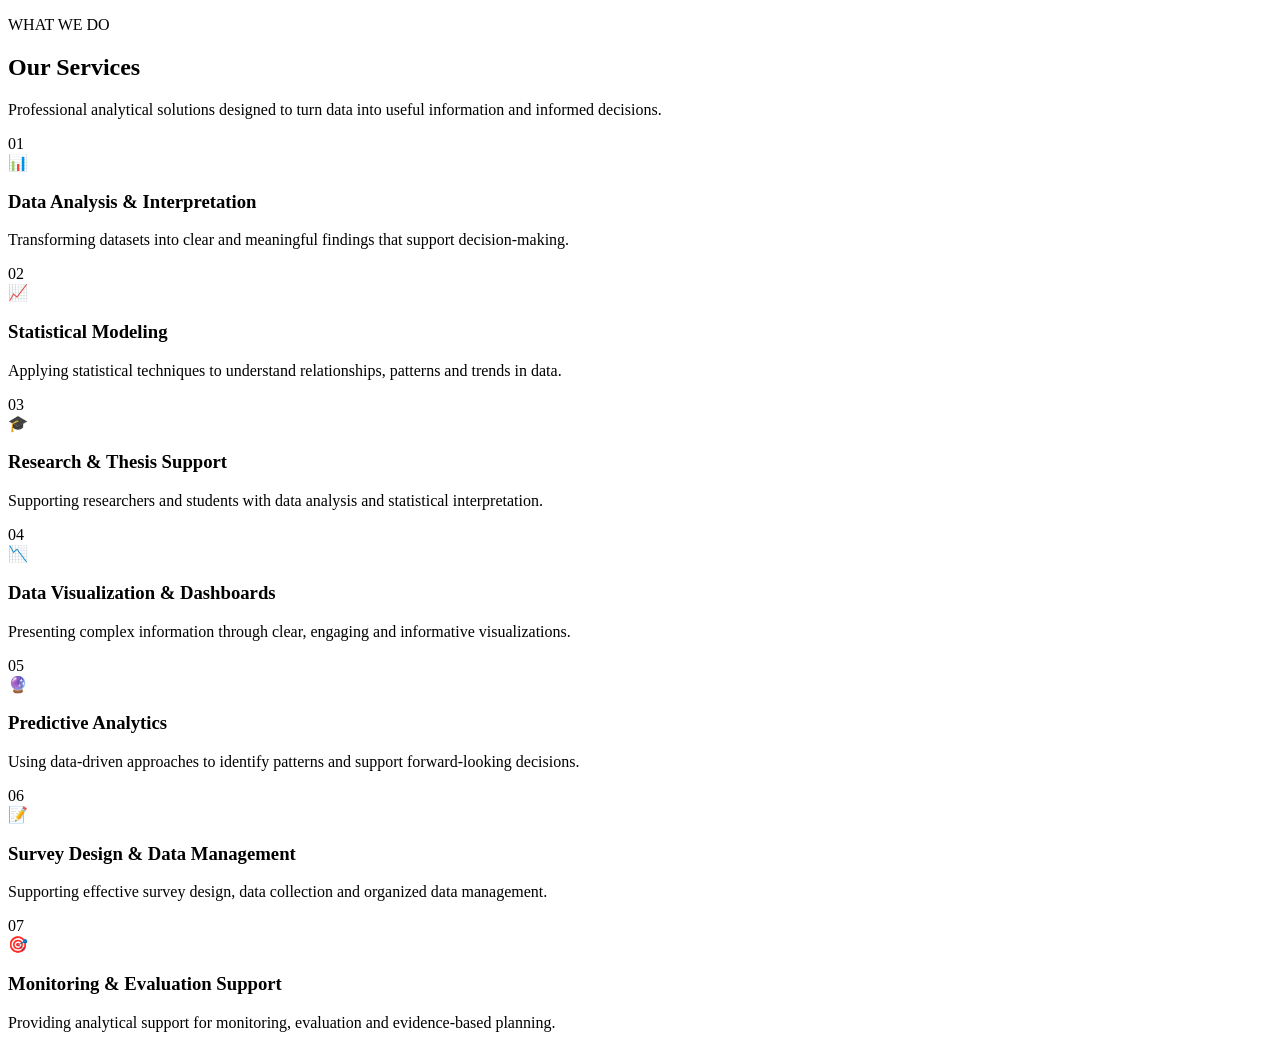
==== services.html @ 2a05aa97 "initial  commit" ====
<!DOCTYPE html>
<html lang="en">
<head>
    <meta charset="UTF-8">
    <meta name="viewport" content="width=device-width, initial-scale=1.0">
    <title>Our Services</title>
</head>
<body>
     <section id="services" class="section services-section">

        <div class="container">

            <div class="section-heading center">

                <p class="section-label">WHAT WE DO</p>

                <h2>Our <span>Services</span></h2>

                <p>
                    Professional analytical solutions designed to turn
                    data into useful information and informed decisions.
                </p>

            </div>


            <div class="services-grid">


                <div class="service-card">

                    <div class="service-number">01</div>

                    <div class="service-icon">📊</div>

                    <h3>Data Analysis & Interpretation</h3>

                    <p>
                        Transforming datasets into clear and meaningful
                        findings that support decision-making.
                    </p>

                </div>


                <div class="service-card">

                    <div class="service-number">02</div>

                    <div class="service-icon">📈</div>

                    <h3>Statistical Modeling</h3>

                    <p>
                        Applying statistical techniques to understand
                        relationships, patterns and trends in data.
                    </p>

                </div>


                <div class="service-card">

                    <div class="service-number">03</div>

                    <div class="service-icon">🎓</div>

                    <h3>Research & Thesis Support</h3>

                    <p>
                        Supporting researchers and students with data
                        analysis and statistical interpretation.
                    </p>

                </div>


                <div class="service-card">

                    <div class="service-number">04</div>

                    <div class="service-icon">📉</div>

                    <h3>Data Visualization & Dashboards</h3>

                    <p>
                        Presenting complex information through clear,
                        engaging and informative visualizations.
                    </p>

                </div>


                <div class="service-card">

                    <div class="service-number">05</div>

                    <div class="service-icon">🔮</div>

                    <h3>Predictive Analytics</h3>

                    <p>
                        Using data-driven approaches to identify patterns
                        and support forward-looking decisions.
                    </p>

                </div>


                <div class="service-card">

                    <div class="service-number">06</div>

                    <div class="service-icon">📝</div>

                    <h3>Survey Design & Data Management</h3>

                    <p>
                        Supporting effective survey design, data collection
                        and organized data management.
                    </p>

                </div>


                <div class="service-card">

                    <div class="service-number">07</div>

                    <div class="service-icon">🎯</div>

                    <h3>Monitoring & Evaluation Support</h3>

                    <p>
                        Providing analytical support for monitoring,
                        evaluation and evidence-based planning.
                    </p>

                </div>


            </div>

        </div>

    </section>

</body>
</html>
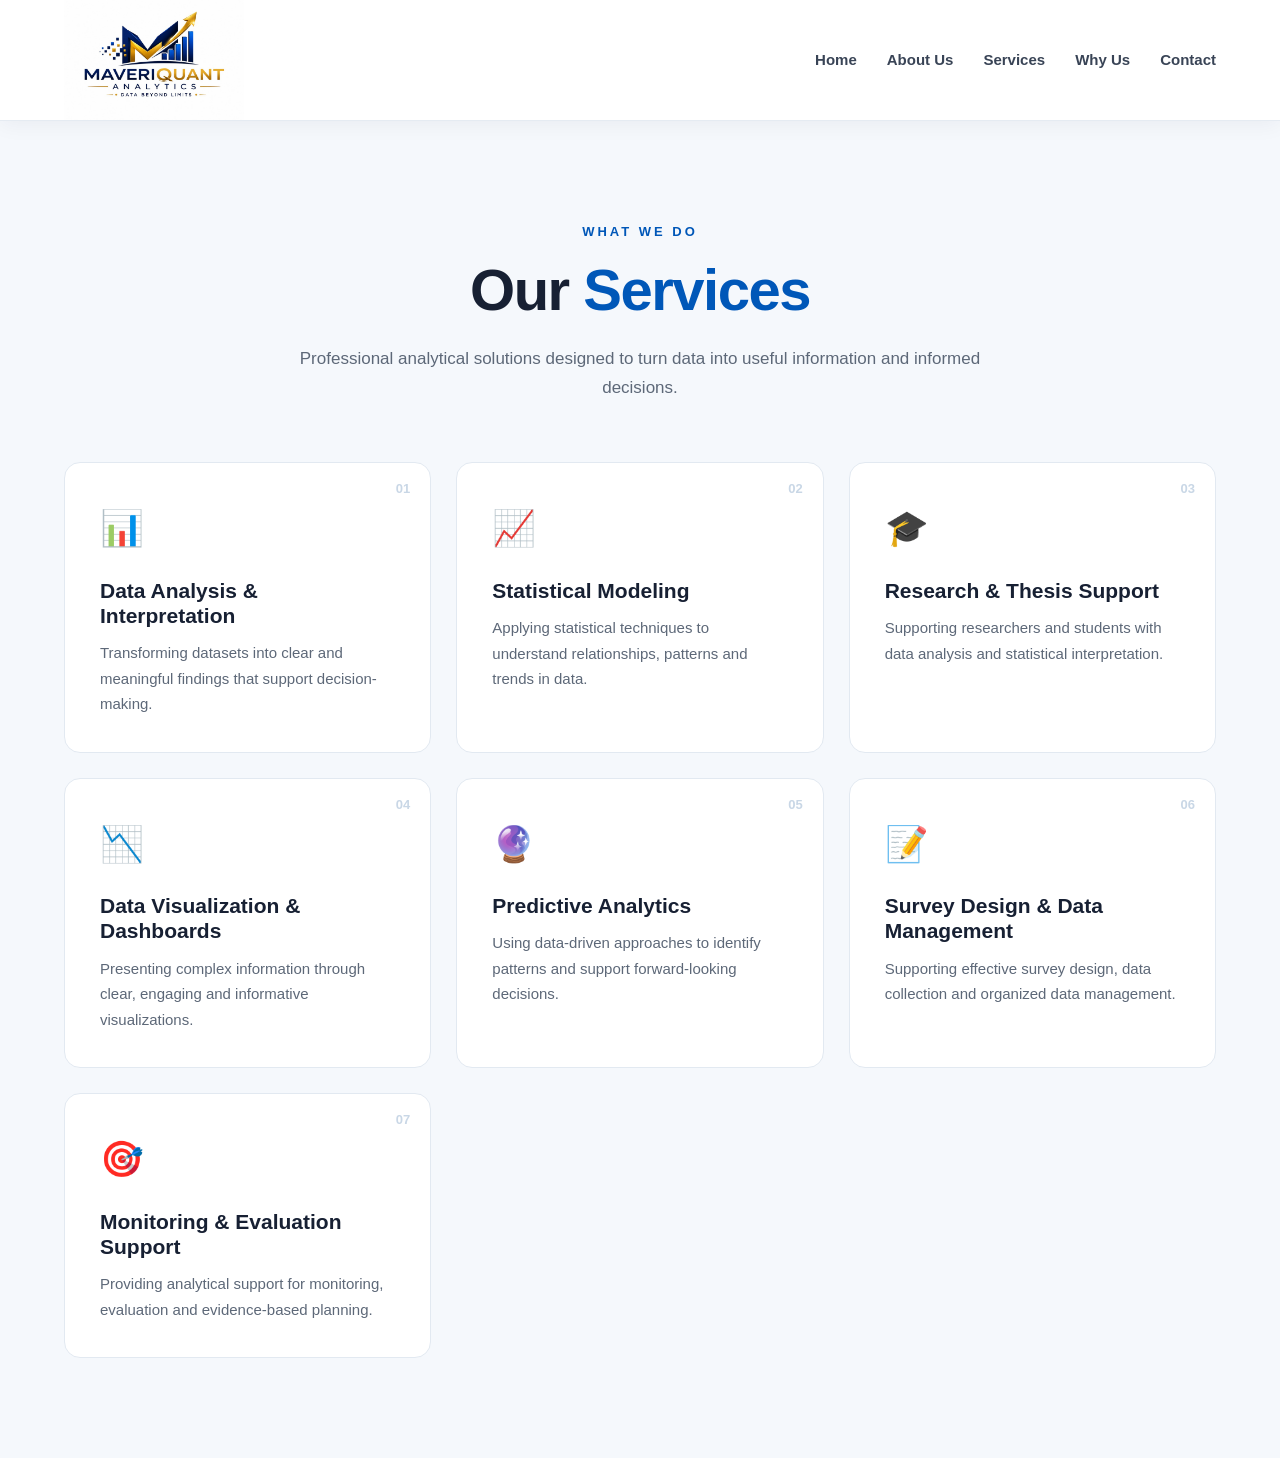
==== commit 21e31ff6: "my second push" ====
--- a/services.html
+++ b/services.html
@@ -4,8 +4,12 @@
     <meta charset="UTF-8">
     <meta name="viewport" content="width=device-width, initial-scale=1.0">
     <title>Our Services</title>
+        <link rel="stylesheet" href="style.css">
+
 </head>
 <body>
+        <div id="header-placeholder"></div>
+
      <section id="services" class="section services-section">
 
         <div class="container">
@@ -144,6 +148,7 @@
         </div>
 
     </section>
+    <script src="script.js"></script>
 
 </body>
 </html>
--- a/style.css
+++ b/style.css
@@ -0,0 +1,890 @@
+/* =====================================================
+   MAVERIQUANT ANALYTICS
+   Professional Corporate Website Theme
+   ===================================================== */
+
+/* ---------- RESET ---------- */
+
+* {
+    margin: 0;
+    padding: 0;
+    box-sizing: border-box;
+}
+
+html {
+    scroll-behavior: smooth;
+}
+
+body {
+    font-family: "Segoe UI", Arial, sans-serif;
+    line-height: 1.7;
+    color: #172033;
+    background: #ffffff;
+}
+
+img {
+    max-width: 100%;
+    display: block;
+}
+
+a {
+    text-decoration: none;
+}
+.logo {
+            display: flex;
+            align-items: center;
+            text-decoration: none;
+        }
+
+        .logo img {
+            width: 180px;
+            height: auto;
+            display: block;
+        }
+
+        @media (max-width: 768px) {
+            .logo img {
+                width: 145px;
+            }
+        }
+
+.container {
+    width: 90%;
+    max-width: 1200px;
+    margin: auto;
+}
+
+.section {
+    padding: 100px 0;
+}
+
+
+/* =====================================================
+   TYPOGRAPHY
+   ===================================================== */
+
+h1,
+h2,
+h3 {
+    line-height: 1.2;
+}
+
+h2 {
+    font-size: clamp(36px, 5vw, 58px);
+    margin-bottom: 20px;
+    letter-spacing: -1.5px;
+}
+
+h2 span {
+    color: #0057b8;
+}
+
+p {
+    font-size: 17px;
+    color: #5d6878;
+}
+
+.section-heading {
+    max-width: 750px;
+    margin-bottom: 60px;
+}
+
+.section-heading.center {
+    text-align: center;
+    margin-left: auto;
+    margin-right: auto;
+}
+
+.section-label {
+    font-size: 13px;
+    font-weight: 800;
+    letter-spacing: 3px;
+    text-transform: uppercase;
+    color: #0057b8;
+    margin-bottom: 12px;
+}
+
+
+/* =====================================================
+   HEADER / NAVIGATION
+   ===================================================== */
+
+.header {
+    position: sticky;
+    top: 0;
+    z-index: 1000;
+    background: rgba(255, 255, 255, 0.97);
+    border-bottom: 1px solid #e5ebf2;
+    backdrop-filter: blur(10px);
+}
+
+.nav-container {
+    min-height: 82px;
+    display: flex;
+    align-items: center;
+    justify-content: space-between;
+    gap: 30px;
+}
+
+.logo {
+    display: flex;
+    align-items: center;
+    text-decoration: none;
+}
+
+.logo img {
+    width: 180px;
+    height: auto;
+    display: block;
+    object-fit: contain;
+    transition: transform 0.3s ease;
+}
+
+.logo:hover img {
+    transform: scale(1.02);
+}
+
+nav {
+    display: flex;
+    align-items: center;
+    gap: 30px;
+}
+
+nav a {
+    position: relative;
+    color: #394456;
+    font-size: 15px;
+    font-weight: 600;
+    transition: 0.3s ease;
+}
+
+nav a::after {
+    content: "";
+    position: absolute;
+    left: 0;
+    bottom: -7px;
+    width: 0;
+    height: 2px;
+    background: #0057b8;
+    transition: 0.3s ease;
+}
+
+nav a:hover {
+    color: #0057b8;
+}
+
+nav a:hover::after {
+    width: 100%;
+}
+
+
+/* =====================================================
+   HERO
+   ===================================================== */
+
+.hero {
+    min-height: 720px;
+    display: flex;
+    align-items: center;
+
+    background:
+        radial-gradient(circle at 85% 20%, #dceeff 0%, transparent 25%),
+        linear-gradient(135deg, #f4f9ff 0%, #ffffff 55%, #eaf4ff 100%);
+
+    position: relative;
+    overflow: hidden;
+}
+
+.hero::before {
+    content: "";
+    position: absolute;
+    width: 350px;
+    height: 350px;
+    border-radius: 50%;
+    border: 1px solid rgba(0, 87, 184, 0.08);
+    right: -100px;
+    bottom: -120px;
+}
+
+.hero-content {
+    display: grid;
+    grid-template-columns: 1.3fr 0.7fr;
+    align-items: center;
+    gap: 80px;
+}
+
+.small-title {
+    font-size: 14px;
+    font-weight: 800;
+    letter-spacing: 4px;
+    color: #0057b8;
+    margin-bottom: 20px;
+}
+
+.hero h2 {
+    font-size: clamp(48px, 7vw, 82px);
+    letter-spacing: -4px;
+    color: #061a33;
+}
+
+.hero h2 span {
+    color: #0057b8;
+}
+
+.hero-text > p:not(.small-title) {
+    max-width: 650px;
+    font-size: 20px;
+    margin: 25px 0 35px;
+}
+
+
+/* =====================================================
+   BUTTONS
+   ===================================================== */
+
+.hero-buttons {
+    display: flex;
+    gap: 15px;
+    flex-wrap: wrap;
+}
+
+.btn {
+    display: inline-block;
+    padding: 15px 27px;
+    border-radius: 8px;
+    font-weight: 700;
+    transition: 0.3s ease;
+}
+
+.primary-btn {
+    background: #0057b8;
+    color: #ffffff;
+    box-shadow: 0 10px 25px rgba(0, 87, 184, 0.2);
+}
+
+.primary-btn:hover {
+    transform: translateY(-3px);
+    background: #00438e;
+    box-shadow: 0 15px 30px rgba(0, 87, 184, 0.3);
+}
+
+.secondary-btn {
+    border: 2px solid #0057b8;
+    color: #0057b8;
+    background: transparent;
+}
+
+.secondary-btn:hover {
+    background: #0057b8;
+    color: #ffffff;
+    transform: translateY(-3px);
+}
+
+
+/* =====================================================
+   HERO CARD
+   ===================================================== */
+
+.hero-card {
+    padding: 60px 35px;
+    text-align: center;
+    background: #061a33;
+    color: white;
+    border-radius: 22px;
+
+    box-shadow:
+        0 25px 60px rgba(6, 26, 51, 0.22);
+
+    transform: rotate(2deg);
+    transition: 0.4s ease;
+}
+
+.hero-card:hover {
+    transform: rotate(0deg) translateY(-8px);
+}
+
+.hero-card .data-icon {
+    font-size: 65px;
+    margin-bottom: 20px;
+}
+
+.hero-card h3 {
+    font-size: 28px;
+    margin-bottom: 12px;
+}
+
+.hero-card p {
+    color: #dbe7f3;
+}
+
+
+/* =====================================================
+   ABOUT
+   ===================================================== */
+
+.about-grid {
+    display: grid;
+    grid-template-columns: 1fr 0.8fr;
+    gap: 70px;
+    align-items: center;
+}
+
+.about-text p {
+    margin-bottom: 20px;
+}
+
+.mission-card {
+    padding: 45px;
+    border-radius: 16px;
+    background: #eaf4ff;
+    border-left: 5px solid #0057b8;
+    box-shadow: 0 15px 35px rgba(6, 26, 51, 0.06);
+}
+
+.mission-card h3 {
+    font-size: 25px;
+    margin-bottom: 15px;
+    color: #061a33;
+}
+
+
+/* =====================================================
+   VISION
+   ===================================================== */
+
+.vision-section {
+    padding: 100px 0;
+    background: #061a33;
+    color: white;
+    position: relative;
+    overflow: hidden;
+}
+
+.vision-section::after {
+    content: "";
+    position: absolute;
+    width: 300px;
+    height: 300px;
+    border-radius: 50%;
+    border: 1px solid rgba(255, 255, 255, 0.08);
+    right: -100px;
+    top: -100px;
+}
+
+.vision-grid {
+    display: grid;
+    grid-template-columns: 1fr 1fr;
+    gap: 80px;
+    align-items: center;
+}
+
+.vision-section h2 {
+    color: white;
+}
+
+.vision-section h2 span {
+    color: #5ca9ff;
+}
+
+.vision-section p {
+    color: #d9e2ed;
+}
+
+
+/* =====================================================
+   SERVICES
+   ===================================================== */
+
+.services-section {
+    background: #f5f8fc;
+}
+
+.services-grid {
+    display: grid;
+    grid-template-columns: repeat(3, 1fr);
+    gap: 25px;
+}
+
+.service-card {
+    position: relative;
+    padding: 35px;
+    background: #ffffff;
+    border: 1px solid #e2e9f1;
+    border-radius: 16px;
+    transition: 0.35s ease;
+    overflow: hidden;
+}
+
+.service-card::before {
+    content: "";
+    position: absolute;
+    left: 0;
+    top: 0;
+    width: 100%;
+    height: 3px;
+    background: #0057b8;
+    transform: scaleX(0);
+    transform-origin: left;
+    transition: 0.35s ease;
+}
+
+.service-card:hover {
+    transform: translateY(-8px);
+    box-shadow: 0 20px 45px rgba(6, 26, 51, 0.12);
+}
+
+.service-card:hover::before {
+    transform: scaleX(1);
+}
+
+.service-number {
+    position: absolute;
+    top: 15px;
+    right: 20px;
+    font-size: 13px;
+    font-weight: 800;
+    color: #c9d7e6;
+}
+
+.service-icon {
+    font-size: 35px;
+    margin-bottom: 20px;
+}
+
+.service-card h3 {
+    font-size: 21px;
+    color: #172033;
+    margin-bottom: 12px;
+}
+
+.service-card p {
+    font-size: 15px;
+}
+
+
+/* =====================================================
+   WHY US
+   ===================================================== */
+
+.why-grid {
+    display: grid;
+    grid-template-columns: 0.8fr 1.2fr;
+    gap: 80px;
+    align-items: start;
+}
+
+.why-main {
+    padding: 40px;
+    background: #eaf4ff;
+    border-radius: 16px;
+    border-top: 4px solid #0057b8;
+}
+
+.why-main p {
+    font-size: 19px;
+    color: #344054;
+    margin-bottom: 20px;
+}
+
+.why-main p:last-child {
+    margin-bottom: 0;
+}
+
+.values {
+    display: grid;
+    grid-template-columns: repeat(2, 1fr);
+    gap: 20px;
+}
+
+.value {
+    padding: 25px;
+    border-bottom: 2px solid #e7edf3;
+    transition: 0.3s ease;
+}
+
+.value:hover {
+    border-bottom-color: #0057b8;
+    transform: translateX(5px);
+}
+
+.value span {
+    font-size: 13px;
+    font-weight: 800;
+    color: #0057b8;
+}
+
+.value h3 {
+    margin-top: 5px;
+    color: #172033;
+}
+
+
+/* =====================================================
+   CLIENTS
+   ===================================================== */
+
+.clients-section {
+    padding: 90px 0;
+    background: #ffffff;
+}
+
+.clients-grid {
+    display: flex;
+    flex-wrap: wrap;
+    justify-content: center;
+    gap: 15px;
+}
+
+.clients-grid div {
+    padding: 15px 25px;
+    background: #f3f7fb;
+    border: 1px solid #dfe7ef;
+    border-radius: 50px;
+    font-weight: 600;
+    color: #344054;
+    transition: 0.3s ease;
+}
+
+.clients-grid div:hover {
+    background: #eaf4ff;
+    border-color: #0057b8;
+    color: #0057b8;
+    transform: translateY(-3px);
+}
+
+
+/* =====================================================
+   CTA
+   ===================================================== */
+
+.cta {
+    padding: 110px 0;
+    text-align: center;
+    background:
+        linear-gradient(
+            135deg,
+            #0057b8,
+            #003d82
+        );
+}
+
+.cta .section-label {
+    color: #dcefff;
+}
+
+.cta h2 {
+    color: white;
+    max-width: 800px;
+    margin: auto;
+}
+
+.cta h2 span {
+    color: #ffffff;
+}
+
+.cta p:not(.section-label) {
+    max-width: 650px;
+    margin: 20px auto 30px;
+    color: #e2f0fb;
+}
+
+.cta .primary-btn {
+    background: #ffffff;
+    color: #0057b8;
+}
+
+.cta .primary-btn:hover {
+    background: #eaf4ff;
+}
+
+
+/* =====================================================
+   CONTACT
+   ===================================================== */
+
+.contact-section {
+    background: #f5f8fc;
+}
+
+.contact-grid {
+    display: grid;
+    grid-template-columns: 1fr 1fr;
+    gap: 50px;
+}
+
+.contact-info,
+.contact-action {
+    padding: 40px;
+    background: white;
+    border: 1px solid #e3e9f0;
+    border-radius: 16px;
+    box-shadow: 0 12px 30px rgba(6, 26, 51, 0.05);
+}
+
+.contact-info h3,
+.contact-action h3 {
+    font-size: 28px;
+    color: #061a33;
+    margin-bottom: 10px;
+}
+
+.contact-item {
+    margin-top: 25px;
+}
+
+.contact-item strong {
+    color: #0057b8;
+    font-size: 13px;
+    text-transform: uppercase;
+    letter-spacing: 1px;
+}
+
+.contact-item p {
+    color: #344054;
+    font-weight: 600;
+}
+
+
+/* =====================================================
+   CONTACT BUTTONS
+   ===================================================== */
+
+.contact-action p {
+    margin: 20px 0 30px;
+}
+
+.whatsapp-btn,
+.call-btn {
+    display: block;
+    padding: 15px 20px;
+    border-radius: 8px;
+    text-align: center;
+    font-weight: 700;
+    margin-top: 12px;
+    transition: 0.3s ease;
+}
+
+.whatsapp-btn {
+    background: #0057b8;
+    color: white;
+}
+
+.whatsapp-btn:hover {
+    transform: translateY(-3px);
+    background: #00438e;
+}
+
+.call-btn {
+    border: 2px solid #0057b8;
+    color: #0057b8;
+}
+
+.call-btn:hover {
+    background: #0057b8;
+    color: white;
+}
+
+
+/* =====================================================
+   FOOTER
+   ===================================================== */
+
+footer {
+    background: #061a33;
+    padding: 40px 0;
+}
+
+.footer-content {
+    display: flex;
+    align-items: center;
+    justify-content: space-between;
+    gap: 30px;
+}
+
+.footer-content h2 {
+    font-size: 22px;
+    color: white;
+    margin-bottom: 2px;
+}
+
+.footer-content p {
+    font-size: 14px;
+    color: #aebdce;
+}
+
+
+/* =====================================================
+   IMAGE SUPPORT
+   ===================================================== */
+
+/* 
+   Example:
+
+   <img src="images/analytics.jpg"
+        alt="MaveriQuant Analytics">
+
+   Then use:
+
+   .hero-image {
+       width: 100%;
+       border-radius: 20px;
+   }
+*/
+
+.hero-image {
+    width: 100%;
+    border-radius: 20px;
+    box-shadow: 0 20px 50px rgba(6, 26, 51, 0.15);
+}
+
+
+
+/* =====================================================
+   MAVERIQUANT BRAND POLISH
+   ===================================================== */
+
+:root {
+    --mq-navy: #061a33;
+    --mq-blue: #0057b8;
+    --mq-gold: #c59a3d;
+    --mq-white: #ffffff;
+}
+
+.header {
+    box-shadow: 0 4px 20px rgba(6, 26, 51, 0.05);
+}
+
+nav a:hover,
+nav a:focus-visible {
+    color: var(--mq-gold);
+}
+
+nav a::after {
+    background: var(--mq-gold);
+}
+
+.service-card:hover::before {
+    background: linear-gradient(90deg, var(--mq-blue), var(--mq-gold));
+}
+
+.mission-card {
+    border-left-color: var(--mq-gold);
+}
+
+.value:hover {
+    border-bottom-color: var(--mq-gold);
+}
+
+.value span,
+.contact-item strong {
+    color: var(--mq-gold);
+}
+
+.clients-grid div:hover {
+    border-color: var(--mq-gold);
+    color: var(--mq-gold);
+}
+
+@media (max-width: 650px) {
+    .logo img {
+        width: 145px;
+    }
+}
+
+/* =====================================================
+   MOBILE RESPONSIVE DESIGN
+   ===================================================== */
+
+@media (max-width: 900px) {
+
+    nav {
+        gap: 15px;
+    }
+
+    .hero-content {
+        grid-template-columns: 1fr;
+        gap: 50px;
+    }
+
+    .hero {
+        padding: 90px 0;
+    }
+
+    .hero-card {
+        max-width: 450px;
+    }
+
+    .about-grid,
+    .vision-grid,
+    .why-grid,
+    .contact-grid {
+        grid-template-columns: 1fr;
+        gap: 40px;
+    }
+
+    .services-grid {
+        grid-template-columns: repeat(2, 1fr);
+    }
+}
+
+
+@media (max-width: 650px) {
+
+    .section {
+        padding: 70px 0;
+    }
+
+    .nav-container {
+        flex-direction: column;
+        padding: 20px 0;
+    }
+
+    nav {
+        flex-wrap: wrap;
+        justify-content: center;
+        gap: 12px 18px;
+    }
+
+    .hero {
+        min-height: auto;
+        padding: 70px 0;
+    }
+
+    .hero h2 {
+        letter-spacing: -2px;
+    }
+
+    .hero-text > p:not(.small-title) {
+        font-size: 17px;
+    }
+
+    .hero-buttons {
+        flex-direction: column;
+    }
+
+    .hero-buttons .btn {
+        text-align: center;
+    }
+
+    .hero-card {
+        transform: none;
+    }
+
+    .services-grid {
+        grid-template-columns: 1fr;
+    }
+
+    .values {
+        grid-template-columns: 1fr;
+    }
+
+    .contact-info,
+    .contact-action {
+        padding: 30px 25px;
+    }
+
+    .footer-content {
+        flex-direction: column;
+        text-align: center;
+    }
+}
